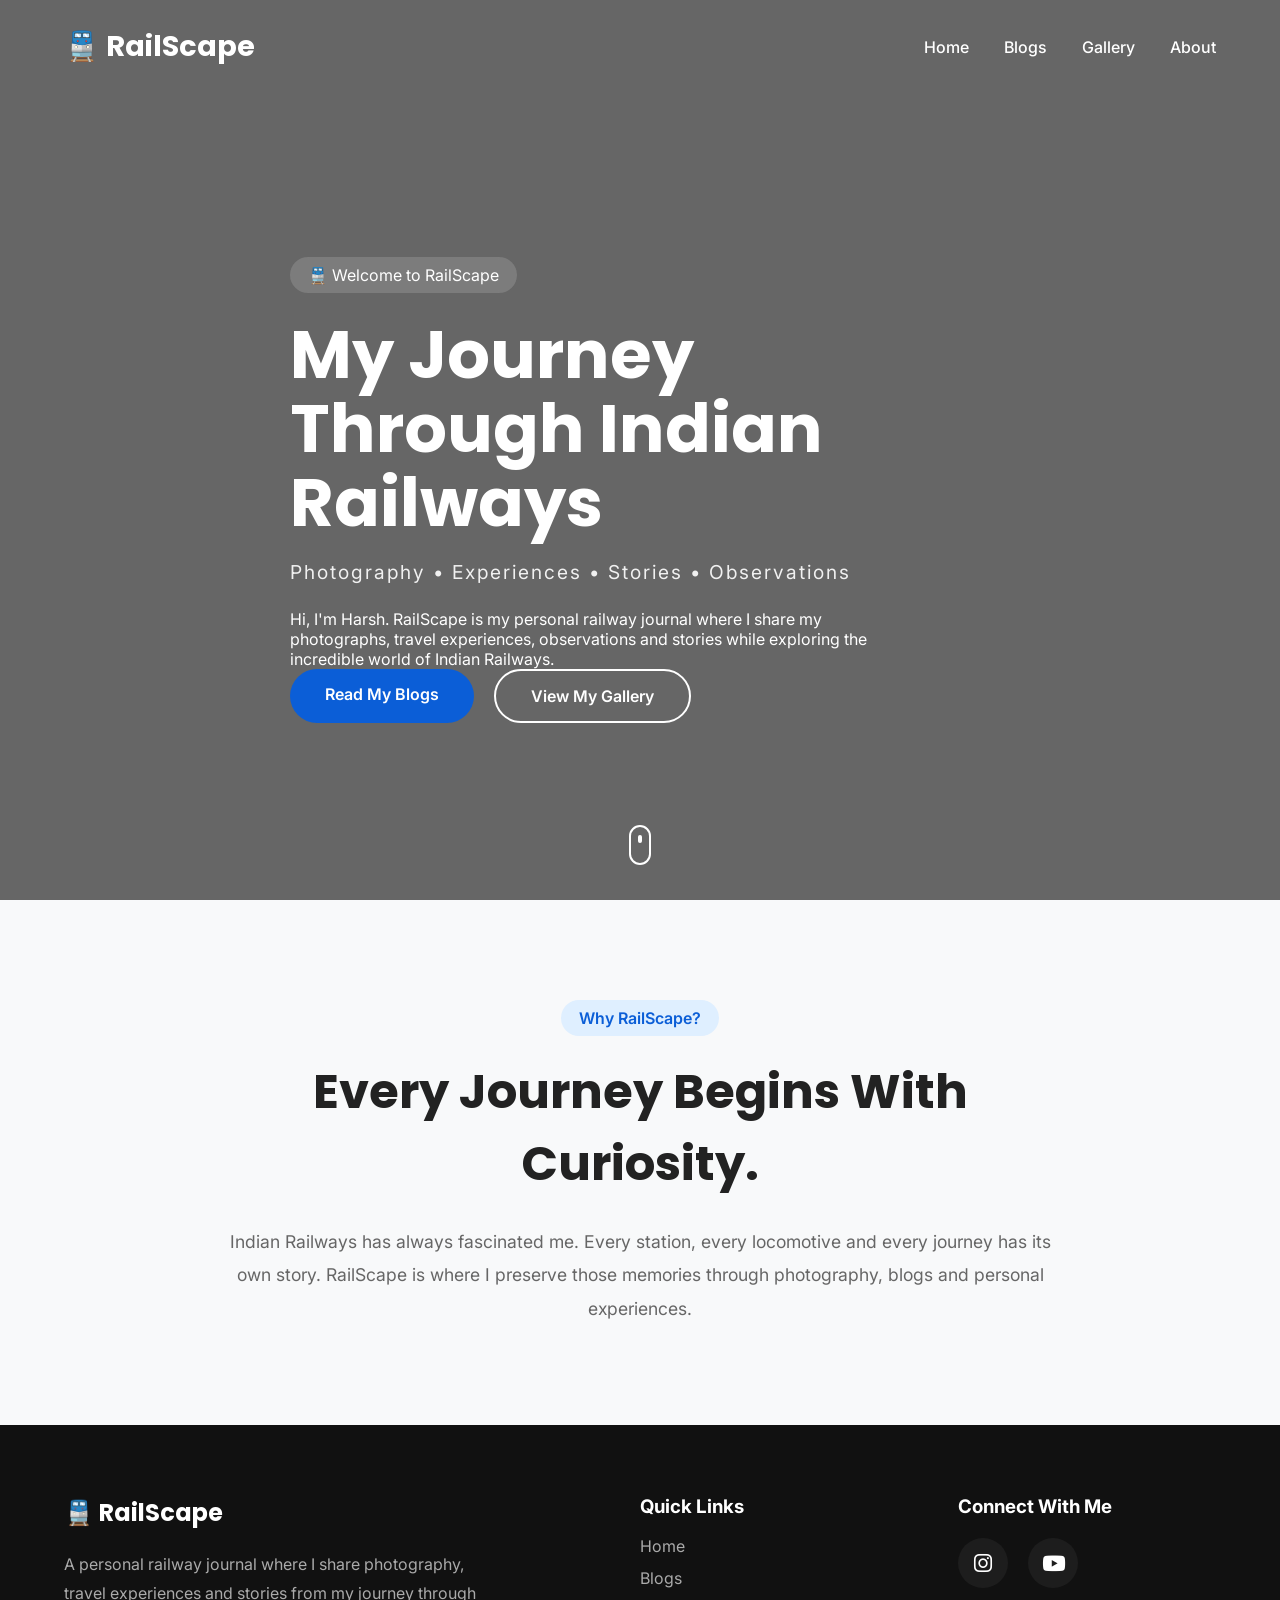
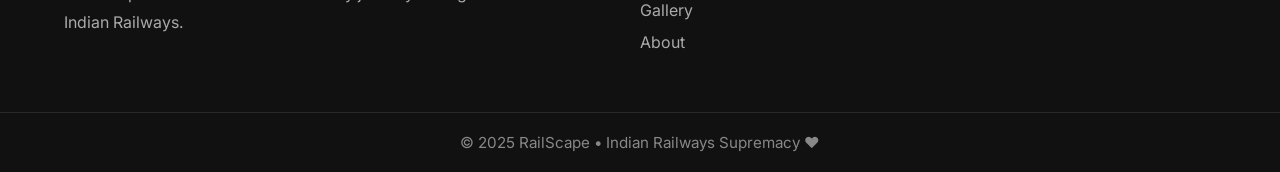
==== index.html @ d1ee4f76 "Initial commit" ====
<!DOCTYPE html>
<html lang="en">
<head>
    <meta charset="UTF-8">
    <meta name="viewport" content="width=device-width, initial-scale=1.0">

    <title>RailScape | My Journey Through Indian Railways</title>

    <link rel="stylesheet" href="assets/css/main.css">

    <!-- Google Fonts -->
    <link rel="preconnect" href="https://fonts.googleapis.com">
    <link rel="preconnect" href="https://fonts.gstatic.com" crossorigin>

  <link rel="stylesheet" href="https://cdnjs.cloudflare.com/ajax/libs/font-awesome/6.7.2/css/all.min.css">
    <link href="https://fonts.googleapis.com/css2?family=Inter:wght@400;500;600&family=Poppins:wght@600;700;800&display=swap" rel="stylesheet">
</head>

<body>

<header id="header">

    <nav class="container navbar">

        <a href="#" class="logo">
            🚆 RailScape
        </a>

        <ul class="nav-links">

            <li><a href="#" class="active">Home</a></li>
            <li><a href="blogs.html">Blogs</a></li>
            <li><a href="gallery.html">Gallery</a></li>
            <li><a href="about.html">About</a></li>

        </ul>

    </nav>

</header>

<main>

<section class="hero">

<div class="overlay">

<div class="container hero-content">

<span class="hero-badge">
🚆 Welcome to RailScape
</span>

<h1>
My Journey Through Indian Railways
</h1>

<p class="hero-subtitle">
Photography • Experiences • Stories • Observations
</p>

<p class="hero-description">
Hi, I'm Harsh. RailScape is my personal railway journal where I share my photographs, travel experiences, observations and stories while exploring the incredible world of Indian Railways.
</p>

<div class="hero-buttons">
   
    <div class="scroll-indicator">
    <span></span>
</div>

<a href="blogs.html" class="btn btn-primary">
Read My Blogs
</a>

<a href="gallery.html" class="btn btn-secondary">
View My Gallery
</a>

</div>

</div>

</div>

</section>

<section class="journey">

<div class="container journey-content">

<span class="section-tag">
Why RailScape?
</span>

<h2>
Every Journey Begins With Curiosity.
</h2>

<p>
Indian Railways has always fascinated me. Every station, every locomotive and every journey has its own story. RailScape is where I preserve those memories through photography, blogs and personal experiences.
</p>

</div>

</section>

</main>

<script src="assets/js/main.js"></script>

<footer>

    <div class="container footer-container">

        <div class="footer-about">

            <h2>🚆 RailScape</h2>

            <p>
                A personal railway journal where I share photography,
                travel experiences and stories from my journey through
                Indian Railways.
            </p>

        </div>

        <div class="footer-links">

            <h3>Quick Links</h3>

            <ul>

                <li><a href="index.html">Home</a></li>
                <li><a href="blogs.html">Blogs</a></li>
                <li><a href="gallery.html">Gallery</a></li>
                <li><a href="about.html">About</a></li>

            </ul>

        </div>

        <div class="footer-connect">

    <h3>Connect With Me</h3>

    <div class="social-icons">

        <a href="https://instagram.com/railfanharsh"
           target="_blank"
           aria-label="Instagram">

            <i class="fa-brands fa-instagram"></i>

        </a>

        <a href="https://youtube.com/RFHARSH"
           target="_blank"
           aria-label="YouTube">

            <i class="fa-brands fa-youtube"></i>

        </a>

    </div>

</div>

    </div>

    <div class="footer-bottom">

        © 2025 RailScape • Indian Railways  Supremacy ❤️

    </div>

</footer>

</body>
</html>
---- assets/css/main.css ----
@import url("base/reset.css");
@import url("base/variables.css");
@import url("base/layout.css");

@import url("components/navbar.css");
@import url("components/buttons.css");
@import url("components/footer.css");
@import url("components/animations.css");

@import url("pages/index.css");
@import url("pages/gallery.css");
@import url("pages/blogs.css");
@import url("pages/about.css");
@import url("pages/contact.css");
@import url("pages/gallery.css");
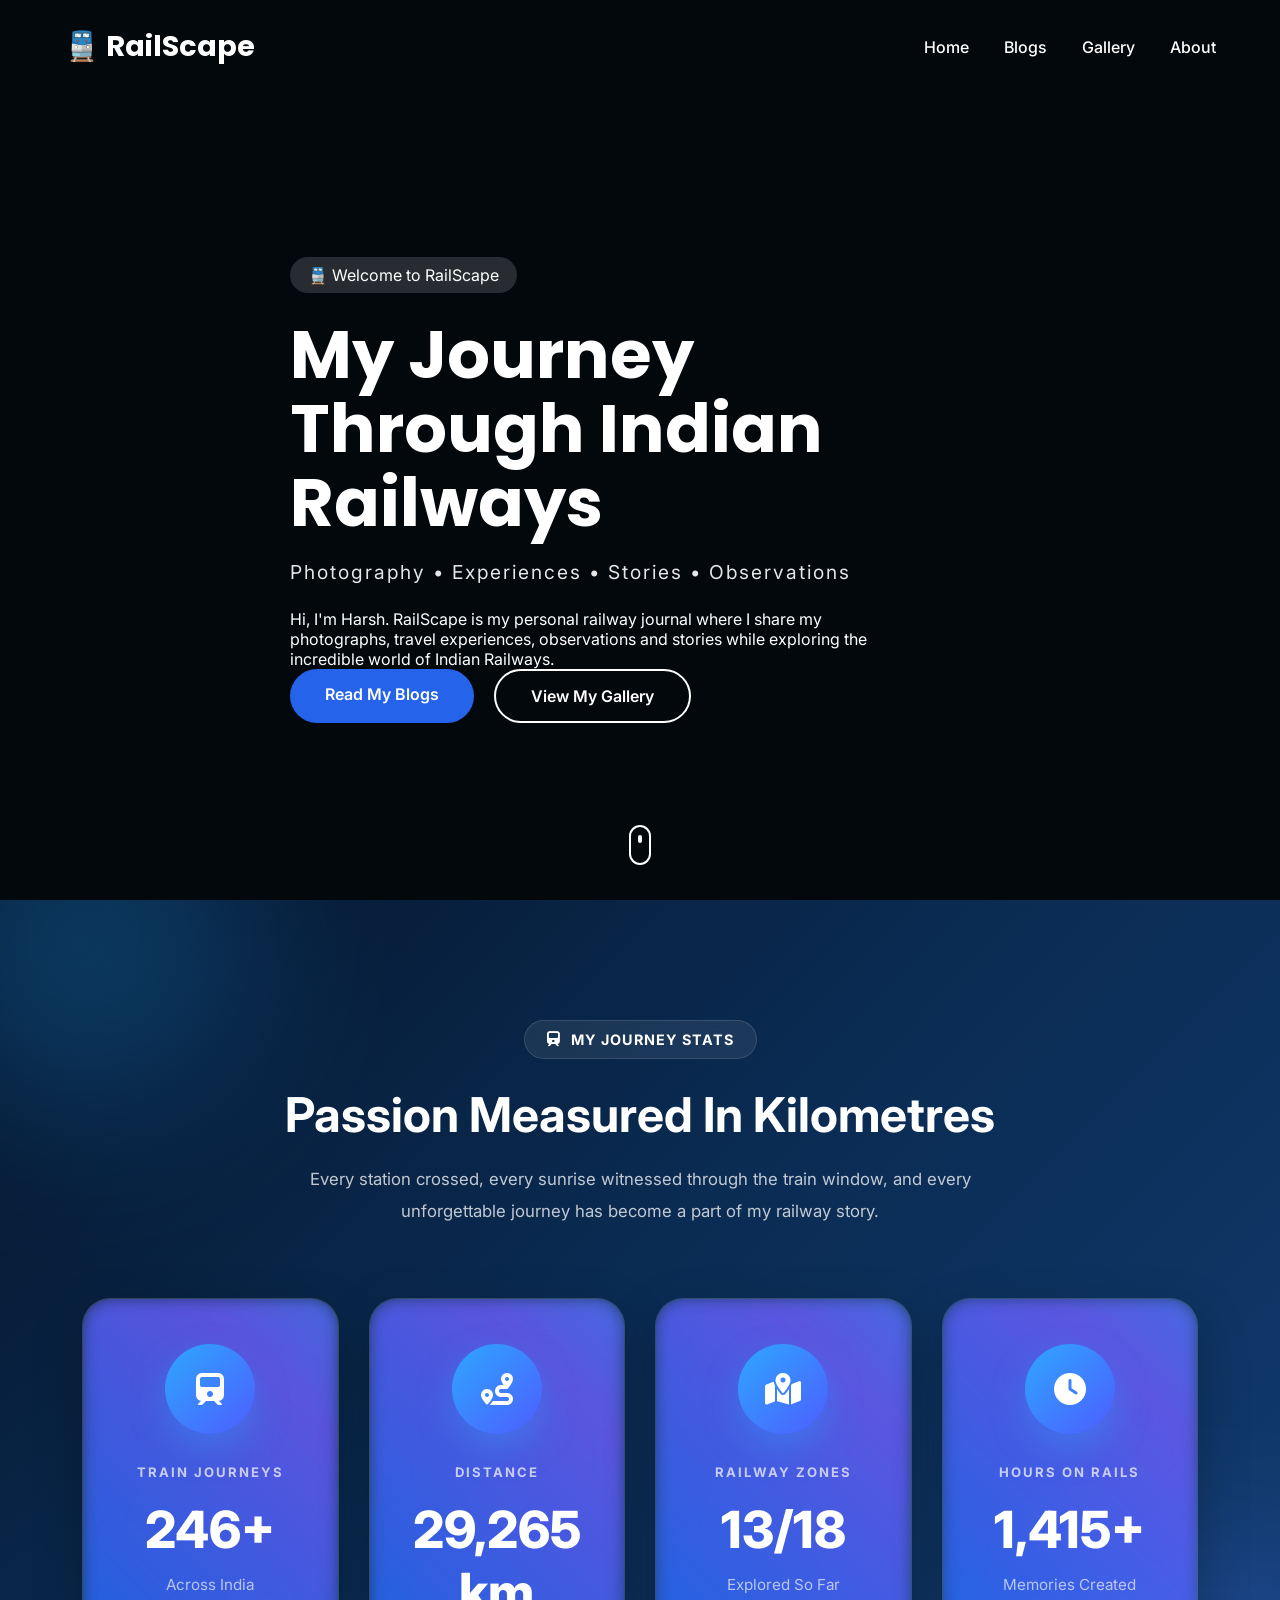
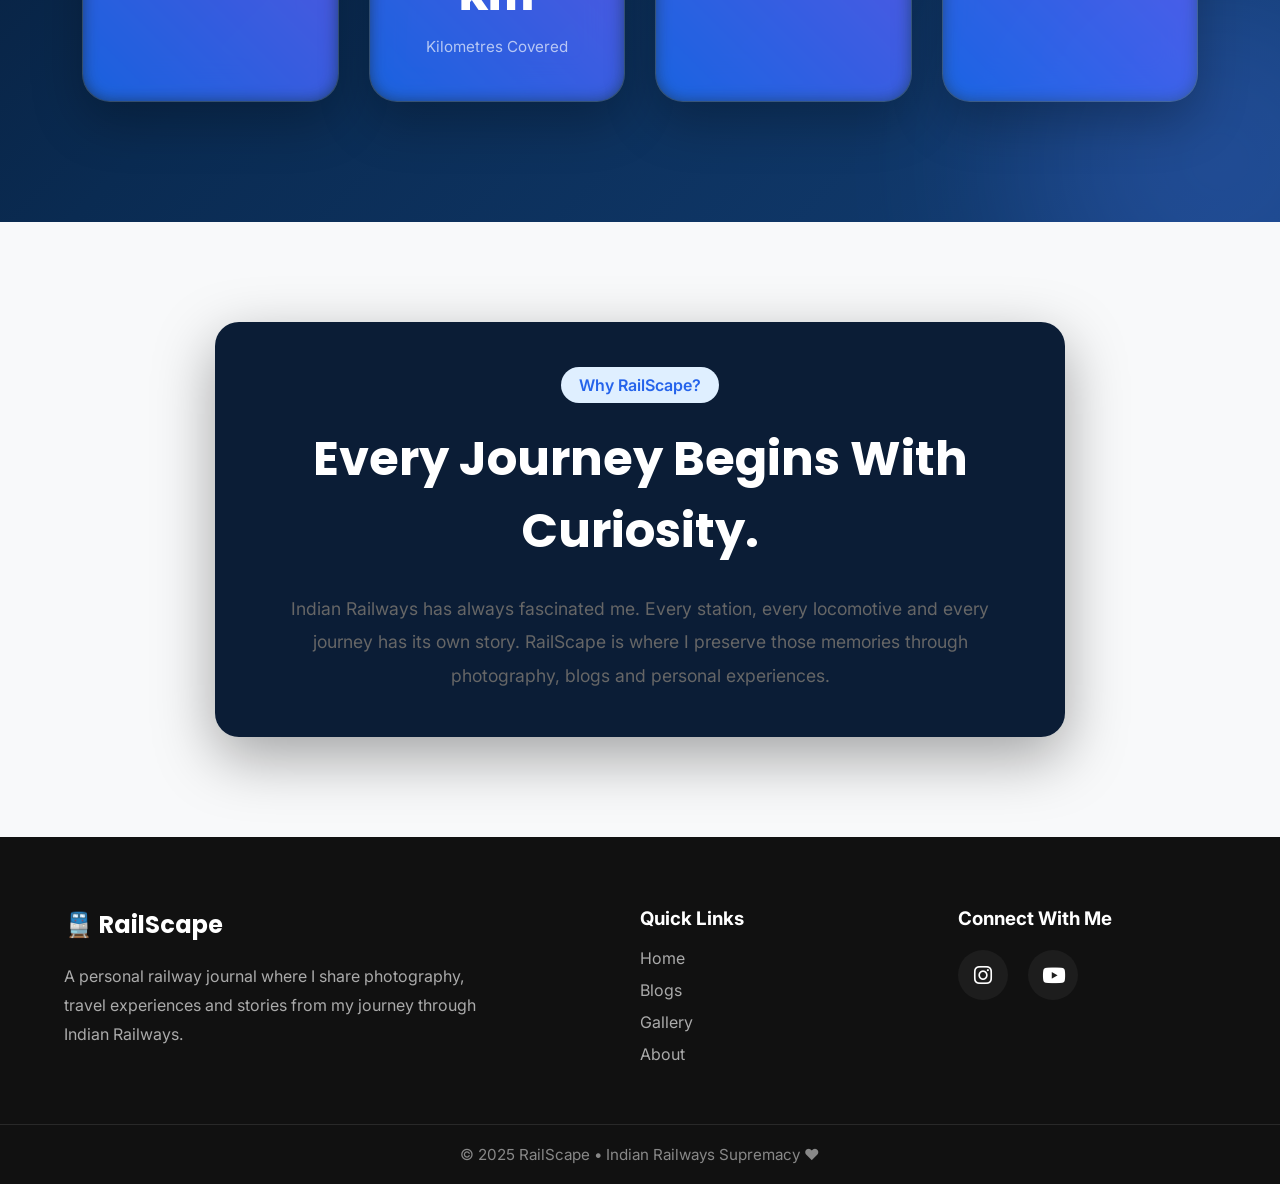
==== commit 333f9076: "Implement Blog V2 foundation and integrate blog-post stylesheet" ====
--- a/index.html
+++ b/index.html
@@ -1,19 +1,35 @@
 <!DOCTYPE html>
 <html lang="en">
+
 <head>
+
     <meta charset="UTF-8">
-    <meta name="viewport" content="width=device-width, initial-scale=1.0">
-
-    <title>RailScape | My Journey Through Indian Railways</title>
-
-    <link rel="stylesheet" href="assets/css/main.css">
+
+    <meta name="viewport"
+          content="width=device-width, initial-scale=1.0">
+
+    <title>
+        RailScape | My Journey Through Indian Railways
+    </title>
+
+    <link rel="stylesheet"
+          href="assets/css/main.css">
 
     <!-- Google Fonts -->
-    <link rel="preconnect" href="https://fonts.googleapis.com">
-    <link rel="preconnect" href="https://fonts.gstatic.com" crossorigin>
-
-  <link rel="stylesheet" href="https://cdnjs.cloudflare.com/ajax/libs/font-awesome/6.7.2/css/all.min.css">
-    <link href="https://fonts.googleapis.com/css2?family=Inter:wght@400;500;600&family=Poppins:wght@600;700;800&display=swap" rel="stylesheet">
+
+    <link rel="preconnect"
+          href="https://fonts.googleapis.com">
+
+    <link rel="preconnect"
+          href="https://fonts.gstatic.com"
+          crossorigin>
+
+    <link rel="stylesheet"
+          href="https://cdnjs.cloudflare.com/ajax/libs/font-awesome/6.7.2/css/all.min.css">
+
+    <link href="https://fonts.googleapis.com/css2?family=Inter:wght@400;500;600&family=Poppins:wght@600;700;800&display=swap"
+          rel="stylesheet">
+
 </head>
 
 <body>
@@ -22,16 +38,55 @@
 
     <nav class="container navbar">
 
-        <a href="#" class="logo">
+        <a href="index.html"
+           class="logo">
+
             🚆 RailScape
+
         </a>
 
         <ul class="nav-links">
 
-            <li><a href="#" class="active">Home</a></li>
-            <li><a href="blogs.html">Blogs</a></li>
-            <li><a href="gallery.html">Gallery</a></li>
-            <li><a href="about.html">About</a></li>
+            <li>
+
+                <a href="index.html"
+                   class="active">
+
+                    Home
+
+                </a>
+
+            </li>
+
+            <li>
+
+                <a href="blogs.html">
+
+                    Blogs
+
+                </a>
+
+            </li>
+
+            <li>
+
+                <a href="gallery.html">
+
+                    Gallery
+
+                </a>
+
+            </li>
+
+            <li>
+
+                <a href="about.html">
+
+                    About
+
+                </a>
+
+            </li>
 
         </ul>
 
@@ -41,73 +96,459 @@
 
 <main>
 
+<!-- ==========================
+        HERO SECTION
+=========================== -->
+
 <section class="hero">
 
-<div class="overlay">
-
-<div class="container hero-content">
-
-<span class="hero-badge">
-🚆 Welcome to RailScape
-</span>
-
-<h1>
-My Journey Through Indian Railways
-</h1>
-
-<p class="hero-subtitle">
-Photography • Experiences • Stories • Observations
-</p>
-
-<p class="hero-description">
-Hi, I'm Harsh. RailScape is my personal railway journal where I share my photographs, travel experiences, observations and stories while exploring the incredible world of Indian Railways.
-</p>
-
-<div class="hero-buttons">
-   
-    <div class="scroll-indicator">
-    <span></span>
+    <div class="overlay">
+
+        <div class="container hero-content">
+
+            <span class="hero-badge">
+
+                🚆 Welcome to RailScape
+
+            </span>
+
+            <h1>
+
+                My Journey Through Indian Railways
+
+            </h1>
+
+            <p class="hero-subtitle">
+
+                Photography • Experiences • Stories • Observations
+
+            </p>
+
+            <p class="hero-description">
+
+                Hi, I'm Harsh.
+
+                RailScape is my personal railway journal where I share
+                my photographs, travel experiences, observations and
+                stories while exploring the incredible world of
+                Indian Railways.
+
+            </p>
+
+            <div class="hero-buttons">
+
+                <a href="blogs.html"
+                   class="btn btn-primary">
+
+                    Read My Blogs
+
+                </a>
+
+                <a href="gallery.html"
+                   class="btn btn-secondary">
+
+                    View My Gallery
+
+                </a>
+
+            </div>
+
+            <div class="scroll-indicator">
+
+                <span></span>
+
+            </div>
+
+        </div>
+
+    </div>
+
+</section>
+<!-- ==========================
+        RAILWAY STATISTICS
+=========================== -->
+
+<!-- ==========================
+        MY RAILWAY JOURNEY
+========================== -->
+
+<section class="stats-section">
+
+    <!-- Background Effects -->
+    <div class="stats-bg-circle circle-1"></div>
+    <div class="stats-bg-circle circle-2"></div>
+
+    <div class="container">
+
+        <div class="stats-heading">
+
+            <span class="stats-badge">
+
+                <i class="fa-solid fa-train"></i>
+
+                MY JOURNEY STATS
+
+            </span>
+
+            <h2>
+
+                Passion Measured In Kilometres
+
+            </h2>
+
+            <p>
+
+                Every station crossed, every sunrise witnessed through the train window,
+                and every unforgettable journey has become a part of my railway story.
+
+            </p>
+
+        </div>
+
+        <div class="stats-grid">
+
+            <!-- Card 1 -->
+
+            <div class="stat-card">
+
+                <div class="glass-border"></div>
+
+                <div class="shine"></div>
+
+                <div class="stat-icon">
+
+                    <i class="fa-solid fa-train"></i>
+
+                </div>
+
+                <span class="stat-title">
+
+                    TRAIN JOURNEYS
+
+                </span>
+
+                <h3 id="journeys">
+
+                    0
+
+                </h3>
+
+                <small>
+
+                    Across India
+
+                </small>
+
+            </div>
+
+            <!-- Card 2 -->
+
+            <div class="stat-card" id="journeyCard">
+
+                <div class="glass-border"></div>
+
+                <div class="shine"></div>
+
+                <div class="stat-icon">
+
+                    <i class="fa-solid fa-route"></i>
+
+                </div>
+
+                <span class="stat-title">
+
+                    DISTANCE
+
+                </span>
+
+                <h3 id="distanceCovered">
+
+                    0
+
+                </h3>
+
+                <small>
+
+                    Kilometres Covered
+
+                </small>
+
+            </div>
+
+            <!-- Card 3 -->
+
+            <div class="stat-card" id="zonesCard">
+
+                <div class="glass-border"></div>
+
+                <div class="shine"></div>
+
+                <div class="stat-icon">
+
+                    <i class="fa-solid fa-map-location-dot"></i>
+
+                </div>
+
+                <span class="stat-title">
+
+                    RAILWAY ZONES
+
+                </span>
+
+                <h3 id="zonesCovered">
+
+                    0
+
+                </h3>
+
+                <small>
+
+                    Explored So Far
+
+                </small>
+
+            </div>
+
+            <!-- Card 4 -->
+
+            <div class="stat-card">
+
+                <div class="glass-border"></div>
+
+                <div class="shine"></div>
+
+                <div class="stat-icon">
+
+                    <i class="fa-solid fa-clock"></i>
+
+                </div>
+
+                <span class="stat-title">
+
+                    HOURS ON RAILS
+
+                </span>
+
+                <h3 id="travelTime">
+
+                    0
+
+                </h3>
+
+                <small>
+
+                    Memories Created
+
+                </small>
+
+            </div>
+
+        </div>
+
+    </div>
+
+</section>
+
+<!-- ==========================
+        WHY RAILSCAPE
+=========================== -->
+
+<section class="journey">
+
+    <div class="container journey-content">
+
+        <span class="section-tag">
+
+            Why RailScape?
+
+        </span>
+
+        <h2>
+
+            Every Journey Begins With Curiosity.
+
+        </h2>
+
+        <p>
+
+            Indian Railways has always fascinated me. Every station,
+            every locomotive and every journey has its own story.
+
+            RailScape is where I preserve those memories through
+            photography, blogs and personal experiences.
+
+        </p>
+
+    </div>
+
+</section>
+
+</main>
+<!-- =====================================================
+                JOURNEY RECORDS MODAL
+===================================================== -->
+
+<div class="journey-modal" id="journeyModal">
+
+    <div class="journey-overlay"></div>
+
+    <div class="journey-content">
+
+        <button class="close-journey" id="closeJourney">
+
+            <i class="fa-solid fa-xmark"></i>
+
+        </button>
+
+        <div class="journey-header">
+
+            <span class="journey-badge">
+
+                <i class="fa-solid fa-ticket"></i>
+
+                JOURNEY RECORDS
+
+            </span>
+
+            <h2>
+
+                My Railway Milestones
+
+            </h2>
+
+            <p>
+
+                A collection of my most memorable train journeys across
+                the Indian Railways network.
+
+            </p>
+
+        </div>
+
+        <!-- JavaScript will generate the tickets here -->
+
+        <div id="journeyTickets" class="journey-grid"></div>
+
+        <div class="journey-footer">
+
+            <i class="fa-solid fa-train"></i>
+
+            Every Journey Has A Story.
+
+        </div>
+
+    </div>
+
 </div>
-
-<a href="blogs.html" class="btn btn-primary">
-Read My Blogs
-</a>
-
-<a href="gallery.html" class="btn btn-secondary">
-View My Gallery
-</a>
+<!-- ======================================
+        RAILWAY ZONES MODAL
+======================================= -->
+
+<div class="zones-modal" id="zonesModal">
+
+    <div class="zones-overlay"></div>
+
+    <div class="zones-content">
+
+        <button class="close-modal" id="closeZones">
+
+            <i class="fa-solid fa-xmark"></i>
+
+        </button>
+
+        <h2>
+
+            🗺️ Indian Railways Zones
+
+        </h2>
+
+        <p>
+
+            Progress of my railway exploration across India.
+
+        </p>
+
+        <div class="progress-box">
+
+            <div class="progress-text">
+
+                <span>Zones Covered</span>
+
+                <span id="zoneProgressText">
+
+                    16 / 18
+
+                </span>
+
+            </div>
+
+            <div class="progress-bar">
+
+                <div class="progress-fill"></div>
+
+            </div>
+
+        </div>
+
+        <div class="zones-wrapper">
+
+            <div class="covered-zones">
+
+                <h3>
+
+                    ✅ Covered
+
+                </h3>
+
+                <div class="zone-list">
+
+                    <span>Northern Railway</span>
+                    <span>North Central Railway</span>
+                    <span>North Eastern Railway</span>
+                    <span>North Western Railway</span>
+                    <span>North East Frontier Railway</span>
+                    <span>Eastern Railway</span>
+                    <span>East Central Railway</span>
+                    <span>East Coast Railway</span>
+                    <span>South Eastern Railway</span>
+                    <span>South Central Railway</span>
+                    <span>Southern Railway</span>
+                    <span>South Western Railway</span>
+                    <span>Central Railway</span>
+                    <span>Konkan Railway</span>
+                    <span>Western Railway</span>
+                    <span>West Central Railway</span>
+
+                </div>
+
+            </div>
+
+            <div class="remaining-zones">
+
+                <h3>
+
+                    🚧 Remaining
+
+                </h3>
+
+                <div class="zone-list">
+
+                    <span>South East Central Railway</span>
+                    <span>South Coast Railway</span>
+
+                </div>
+
+            </div>
+
+        </div>
+
+    </div>
 
 </div>
 
-</div>
-
-</div>
-
-</section>
-
-<section class="journey">
-
-<div class="container journey-content">
-
-<span class="section-tag">
-Why RailScape?
-</span>
-
-<h2>
-Every Journey Begins With Curiosity.
-</h2>
-
-<p>
-Indian Railways has always fascinated me. Every station, every locomotive and every journey has its own story. RailScape is where I preserve those memories through photography, blogs and personal experiences.
-</p>
-
-</div>
-
-</section>
-
-</main>
-
-<script src="assets/js/main.js"></script>
+<!-- ==========================
+            FOOTER
+=========================== -->
 
 <footer>
 
@@ -115,25 +556,38 @@
 
         <div class="footer-about">
 
-            <h2>🚆 RailScape</h2>
+            <h2>
+
+                🚆 RailScape
+
+            </h2>
 
             <p>
+
                 A personal railway journal where I share photography,
                 travel experiences and stories from my journey through
                 Indian Railways.
+
             </p>
 
         </div>
 
         <div class="footer-links">
 
-            <h3>Quick Links</h3>
+            <h3>
+
+                Quick Links
+
+            </h3>
 
             <ul>
 
                 <li><a href="index.html">Home</a></li>
+
                 <li><a href="blogs.html">Blogs</a></li>
+
                 <li><a href="gallery.html">Gallery</a></li>
+
                 <li><a href="about.html">About</a></li>
 
             </ul>
@@ -142,39 +596,51 @@
 
         <div class="footer-connect">
 
-    <h3>Connect With Me</h3>
-
-    <div class="social-icons">
-
-        <a href="https://instagram.com/railfanharsh"
-           target="_blank"
-           aria-label="Instagram">
-
-            <i class="fa-brands fa-instagram"></i>
-
-        </a>
-
-        <a href="https://youtube.com/RFHARSH"
-           target="_blank"
-           aria-label="YouTube">
-
-            <i class="fa-brands fa-youtube"></i>
-
-        </a>
+            <h3>
+
+                Connect With Me
+
+            </h3>
+
+            <div class="social-icons">
+
+                <a href="https://instagram.com/railfanharsh"
+                   target="_blank"
+                   aria-label="Instagram">
+
+                    <i class="fa-brands fa-instagram"></i>
+
+                </a>
+
+                <a href="https://youtube.com/RFHARSH"
+                   target="_blank"
+                   aria-label="YouTube">
+
+                    <i class="fa-brands fa-youtube"></i>
+
+                </a>
+
+            </div>
+
+        </div>
 
     </div>
 
-</div>
+    <div class="footer-bottom">
+
+        © 2025 RailScape • Indian Railways Supremacy ❤️
 
     </div>
-
-    <div class="footer-bottom">
-
-        © 2025 RailScape • Indian Railways  Supremacy ❤️
-
-    </div>
-
-</footer>
-
+    </footer>
+
+<!-- ==========================
+        JAVASCRIPT FILES
+=========================== -->
+
+<script src="assets/js/stats.js"></script>
+<script src="assets/js/journey-modal.js"></script>
+<script src="assets/js/zones-modal.js"></script>
+<script src="assets/js/main.js"></script>
 </body>
+
 </html>
--- a/assets/css/main.css
+++ b/assets/css/main.css
@@ -12,4 +12,8 @@
 @import url("pages/blogs.css");
 @import url("pages/about.css");
 @import url("pages/contact.css");
-@import url("pages/gallery.css");+@import url("pages/gallery.css");
+@import url("components/stats.css");
+@import url("components/zones-modal.css");
+@import url("components/journey-modal.css");
+@import url("pages/blog-post.css");
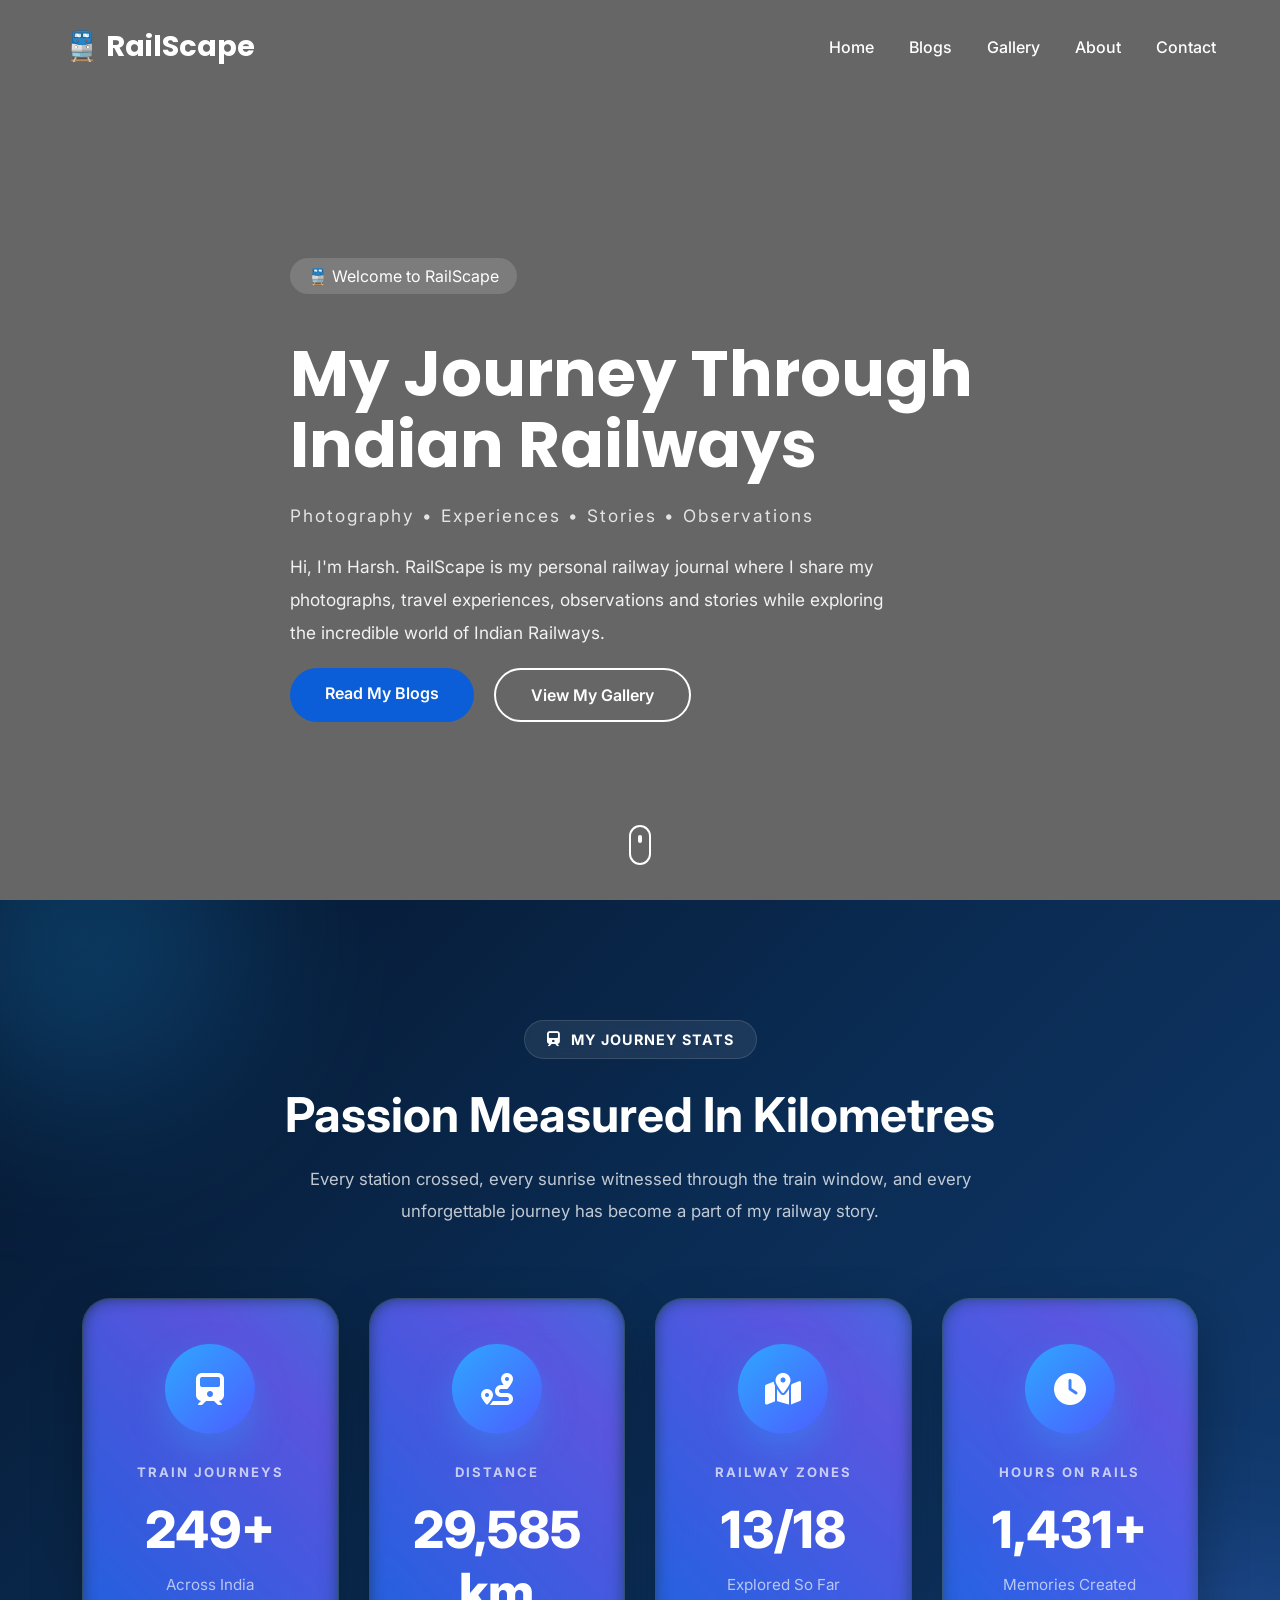
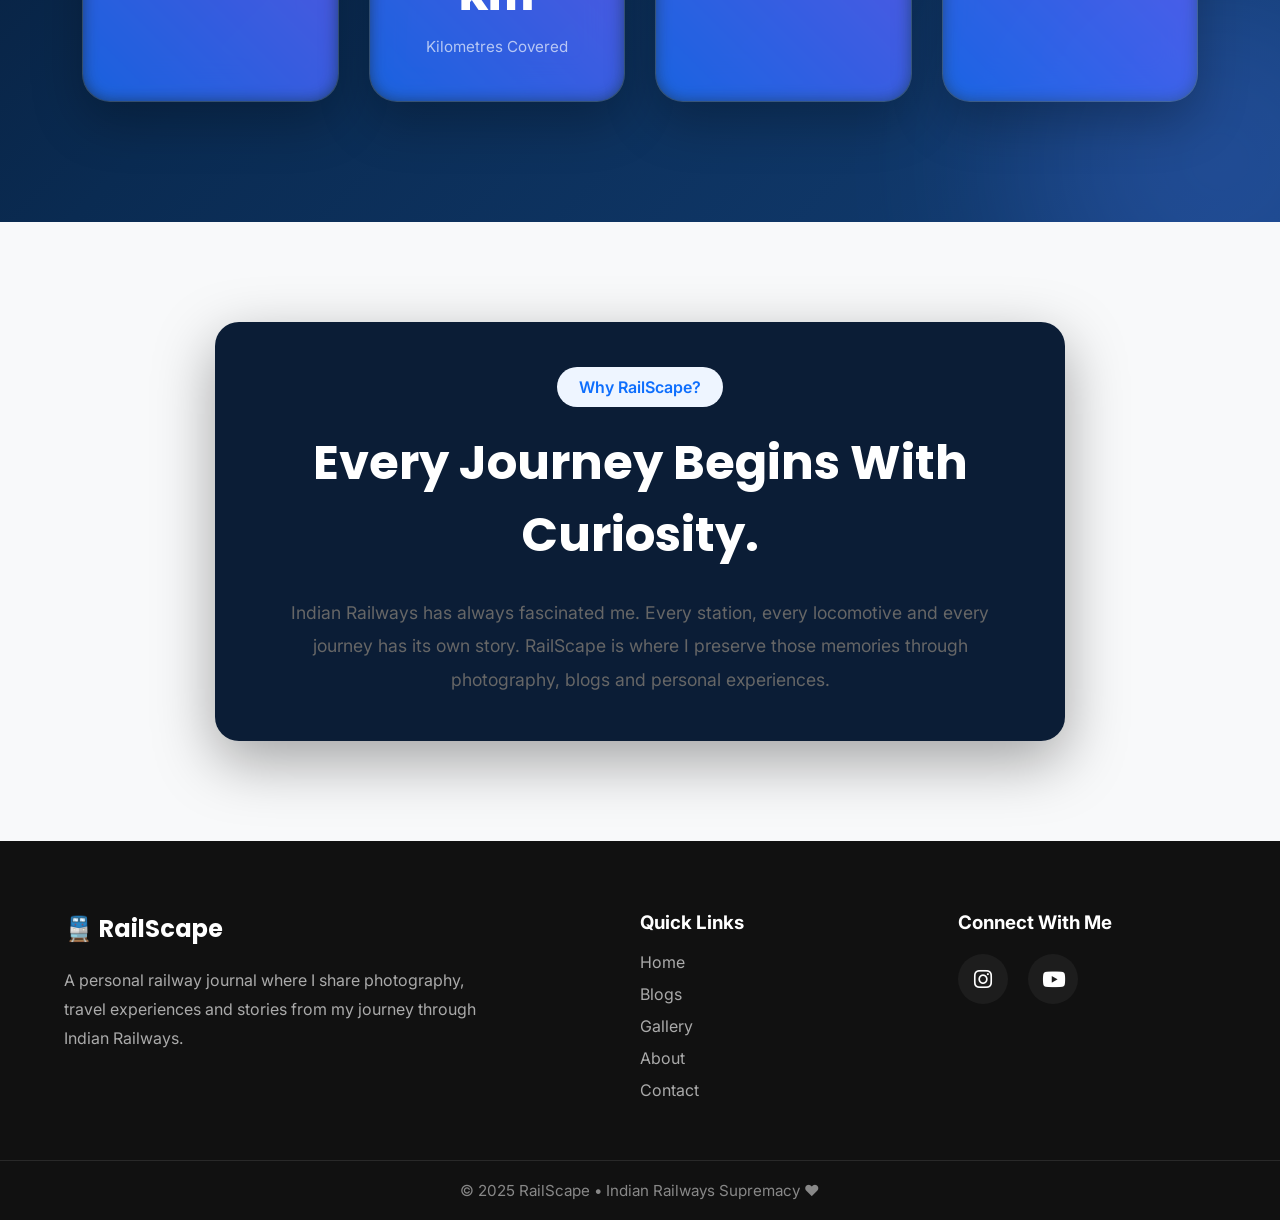
==== commit eb3bad73: "RailScape v2.0 complete" ====
--- a/index.html
+++ b/index.html
@@ -9,8 +9,34 @@
           content="width=device-width, initial-scale=1.0">
 
     <title>
-        RailScape | My Journey Through Indian Railways
+        RailScape | Harsh
     </title>
+
+    <meta name="description"
+      content="RailScape is a personal Indian Railways travel journal featuring train journey reports, railway photography, route guides, station observations and travel experiences across India.">
+
+<meta name="keywords"
+      content="Indian Railways, RailScape, Train Blog, Railway Photography, Journey Report, Rajdhani Express, Indian Trains, Railfan India">
+
+<meta name="author"
+      content="Harsh Raj">
+
+<meta name="robots"
+      content="index, follow">
+
+<meta property="og:title"
+      content="RailScape | Indian Railway Travel Journal">
+
+<meta property="og:description"
+      content="Journey reports, railway photography and stories from across Indian Railways.">
+
+<meta property="og:image"
+      content="assets/images/hero.jpg">
+
+<meta property="og:type"
+      content="website">
+
+    <link rel="icon" type="image/png" href="assets/favicon/favicon.png">
 
     <link rel="stylesheet"
           href="assets/css/main.css">
@@ -83,6 +109,15 @@
                 <a href="about.html">
 
                     About
+
+                </a>
+
+            </li>
+            <li>
+
+                <a href="contact.html">
+
+                    Contact
 
                 </a>
 
@@ -590,6 +625,8 @@
 
                 <li><a href="about.html">About</a></li>
 
+                <li><a href="contact.html">Contact</a></li>
+
             </ul>
 
         </div>
--- a/assets/css/main.css
+++ b/assets/css/main.css
@@ -16,4 +16,6 @@
 @import url("components/stats.css");
 @import url("components/zones-modal.css");
 @import url("components/journey-modal.css");
-@import url("pages/blog-post.css");+@import url("pages/blog-post.css");
+@import url("pages/about.css");
+@import url("pages/contact.css");
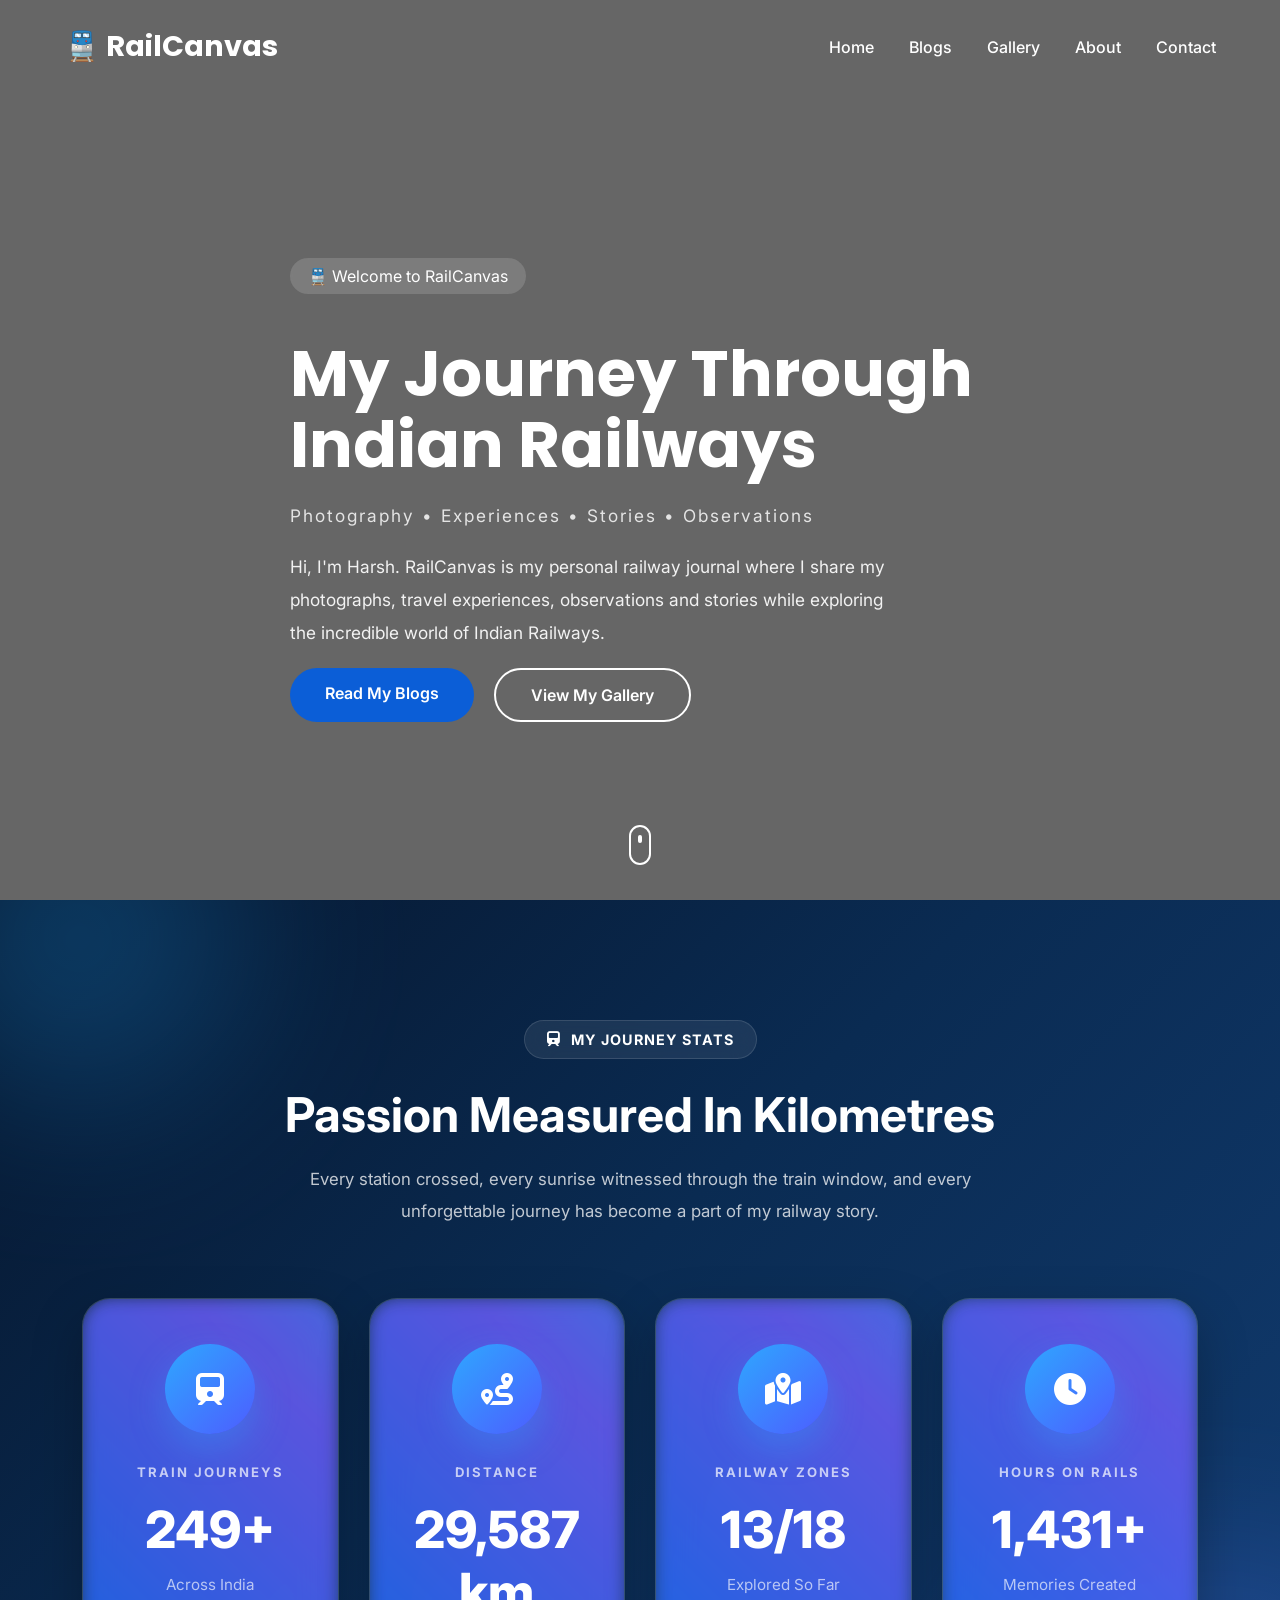
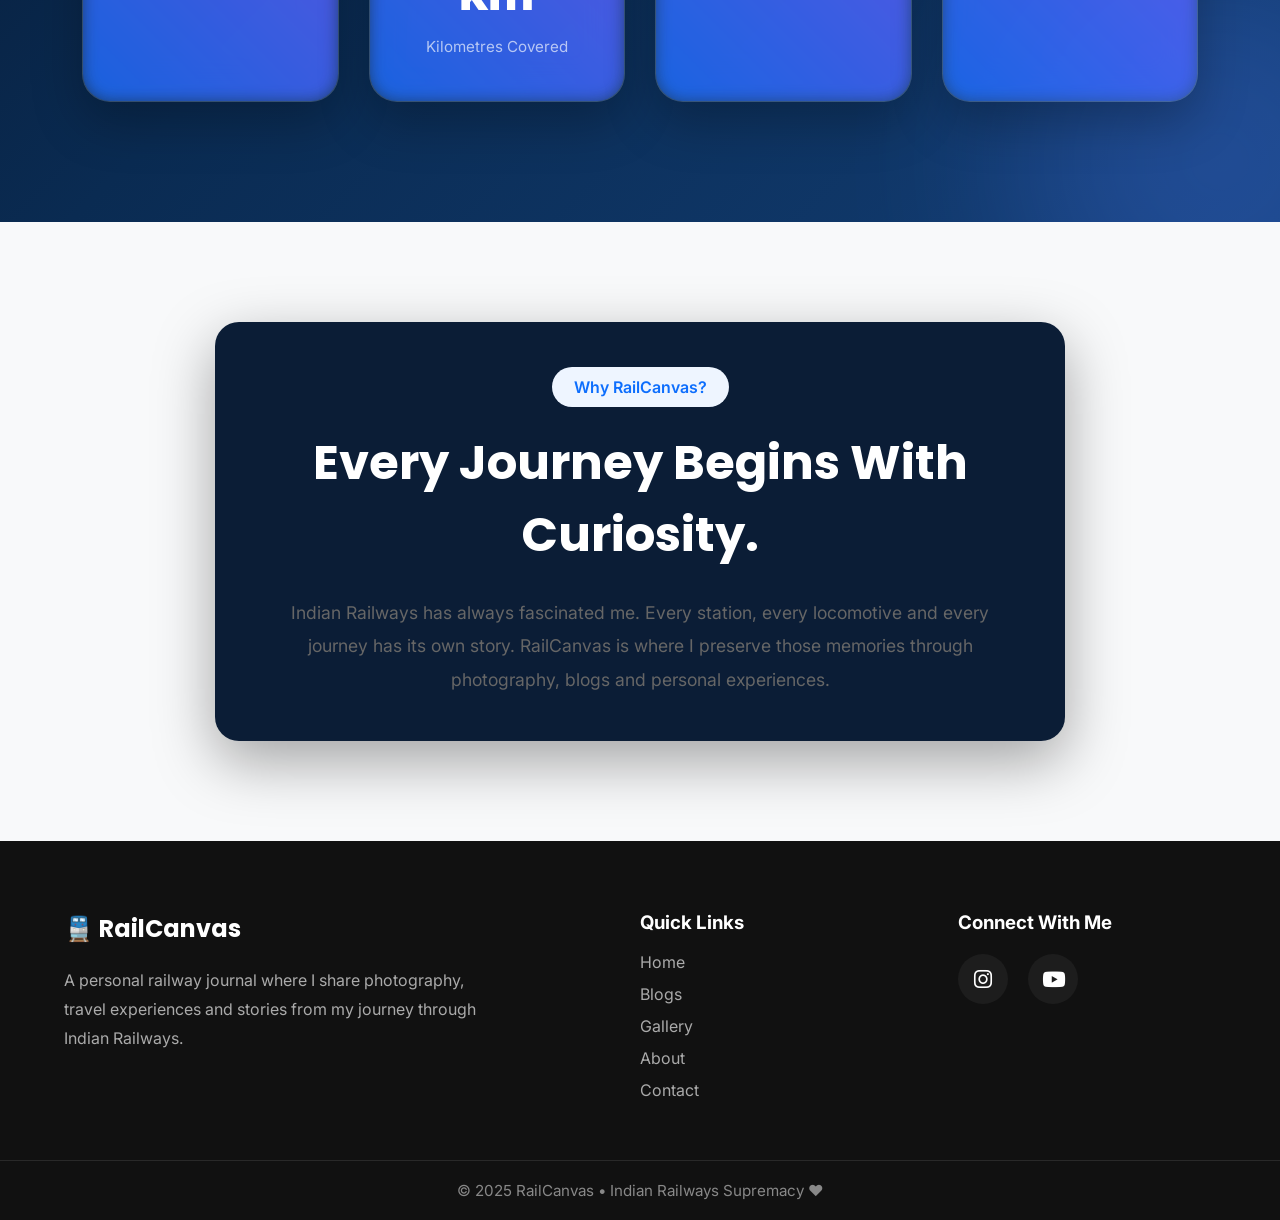
==== commit 10b6b79a: "Rebrand website from RailScape to RailCanvas" ====
--- a/index.html
+++ b/index.html
@@ -9,14 +9,14 @@
           content="width=device-width, initial-scale=1.0">
 
     <title>
-        RailScape | Harsh
+        RailCanvas | Harsh
     </title>
 
     <meta name="description"
-      content="RailScape is a personal Indian Railways travel journal featuring train journey reports, railway photography, route guides, station observations and travel experiences across India.">
+      content="RailCanvas is a personal Indian Railways travel journal featuring train journey reports, railway photography, route guides, station observations and travel experiences across India.">
 
 <meta name="keywords"
-      content="Indian Railways, RailScape, Train Blog, Railway Photography, Journey Report, Rajdhani Express, Indian Trains, Railfan India">
+      content="Indian Railways, RailCanvas, Train Blog, Railway Photography, Journey Report, Rajdhani Express, Indian Trains, Railfan India">
 
 <meta name="author"
       content="Harsh Raj">
@@ -25,7 +25,7 @@
       content="index, follow">
 
 <meta property="og:title"
-      content="RailScape | Indian Railway Travel Journal">
+      content="RailCanvas | Indian Railway Travel Journal">
 
 <meta property="og:description"
       content="Journey reports, railway photography and stories from across Indian Railways.">
@@ -67,7 +67,7 @@
         <a href="index.html"
            class="logo">
 
-            🚆 RailScape
+            🚆 RailCanvas
 
         </a>
 
@@ -143,7 +143,7 @@
 
             <span class="hero-badge">
 
-                🚆 Welcome to RailScape
+                🚆 Welcome to RailCanvas
 
             </span>
 
@@ -163,7 +163,7 @@
 
                 Hi, I'm Harsh.
 
-                RailScape is my personal railway journal where I share
+                RailCanvas is my personal railway journal where I share
                 my photographs, travel experiences, observations and
                 stories while exploring the incredible world of
                 Indian Railways.
@@ -385,7 +385,7 @@
 </section>
 
 <!-- ==========================
-        WHY RAILSCAPE
+        WHY RailCanvas
 =========================== -->
 
 <section class="journey">
@@ -394,7 +394,7 @@
 
         <span class="section-tag">
 
-            Why RailScape?
+            Why RailCanvas?
 
         </span>
 
@@ -409,7 +409,7 @@
             Indian Railways has always fascinated me. Every station,
             every locomotive and every journey has its own story.
 
-            RailScape is where I preserve those memories through
+            RailCanvas is where I preserve those memories through
             photography, blogs and personal experiences.
 
         </p>
@@ -593,7 +593,7 @@
 
             <h2>
 
-                🚆 RailScape
+                🚆 RailCanvas
 
             </h2>
 
@@ -665,7 +665,7 @@
 
     <div class="footer-bottom">
 
-        © 2025 RailScape • Indian Railways Supremacy ❤️
+        © 2025 RailCanvas • Indian Railways Supremacy ❤️
 
     </div>
     </footer>
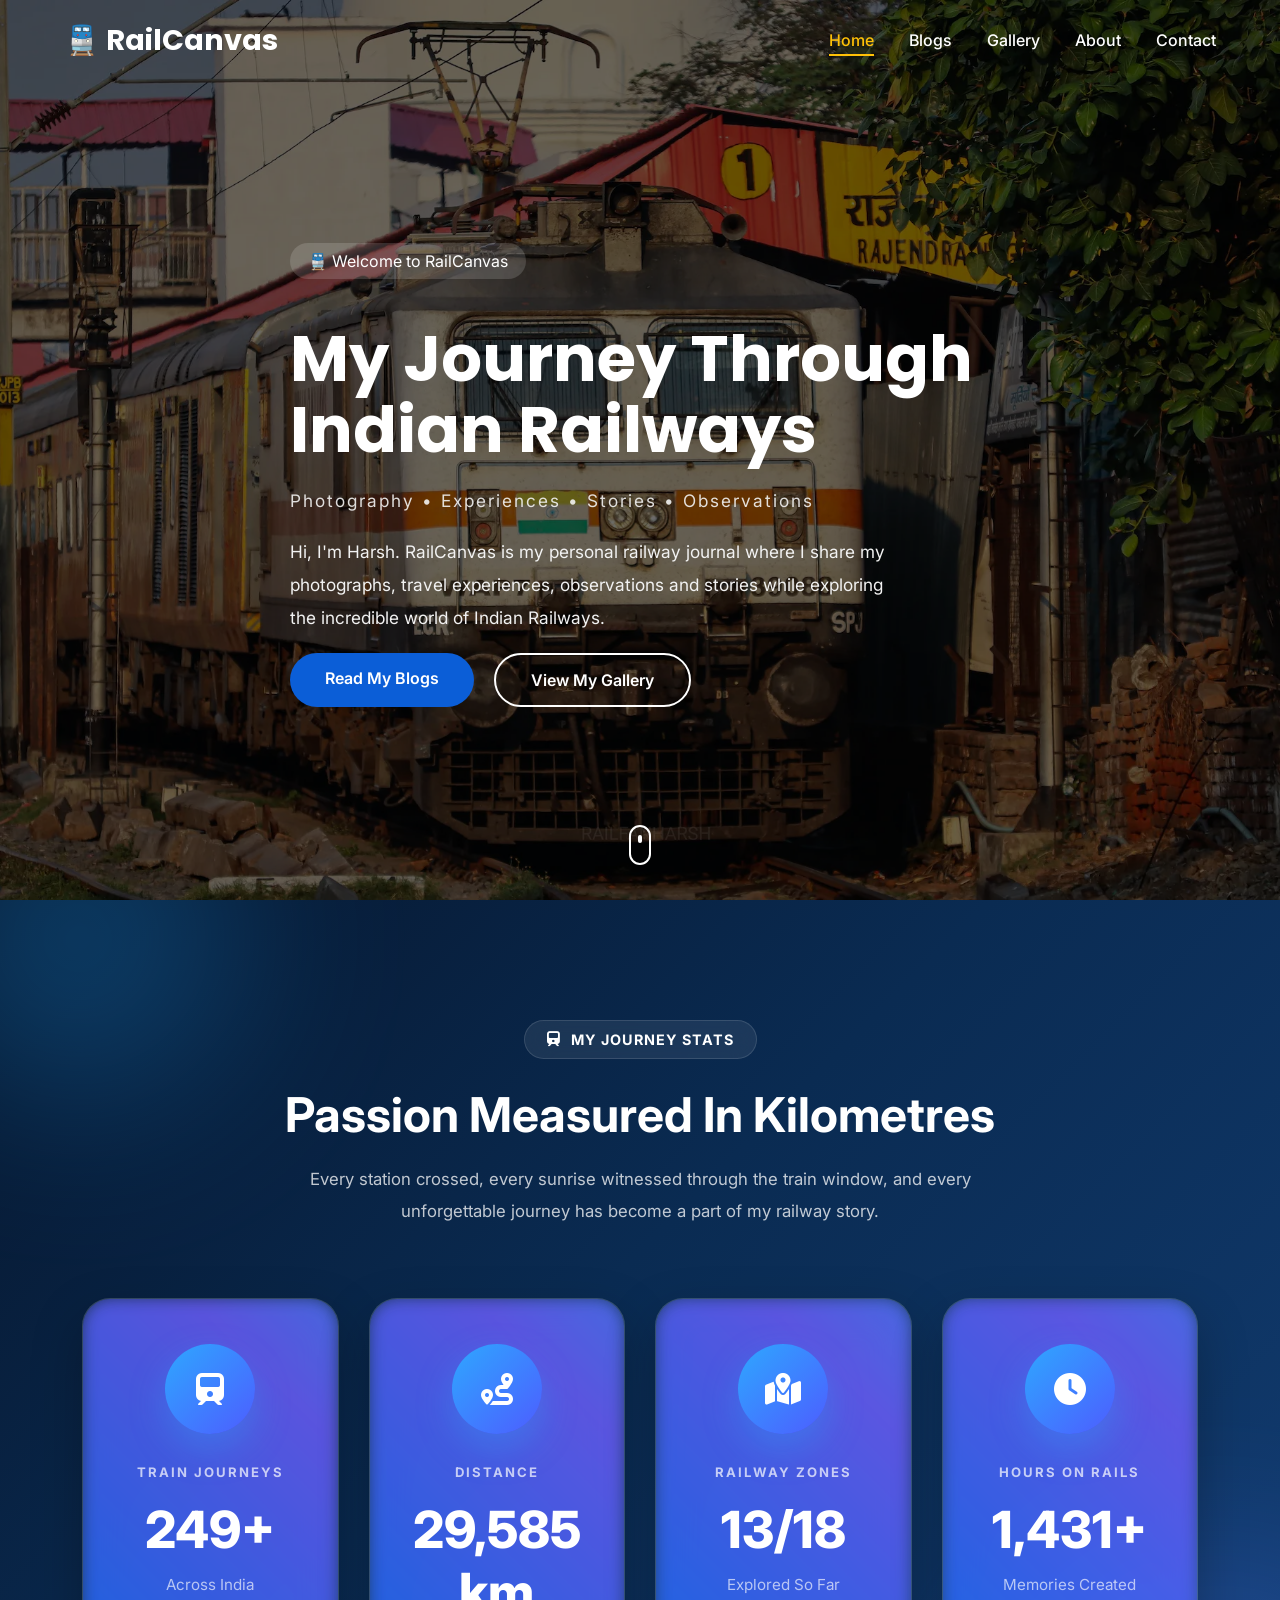
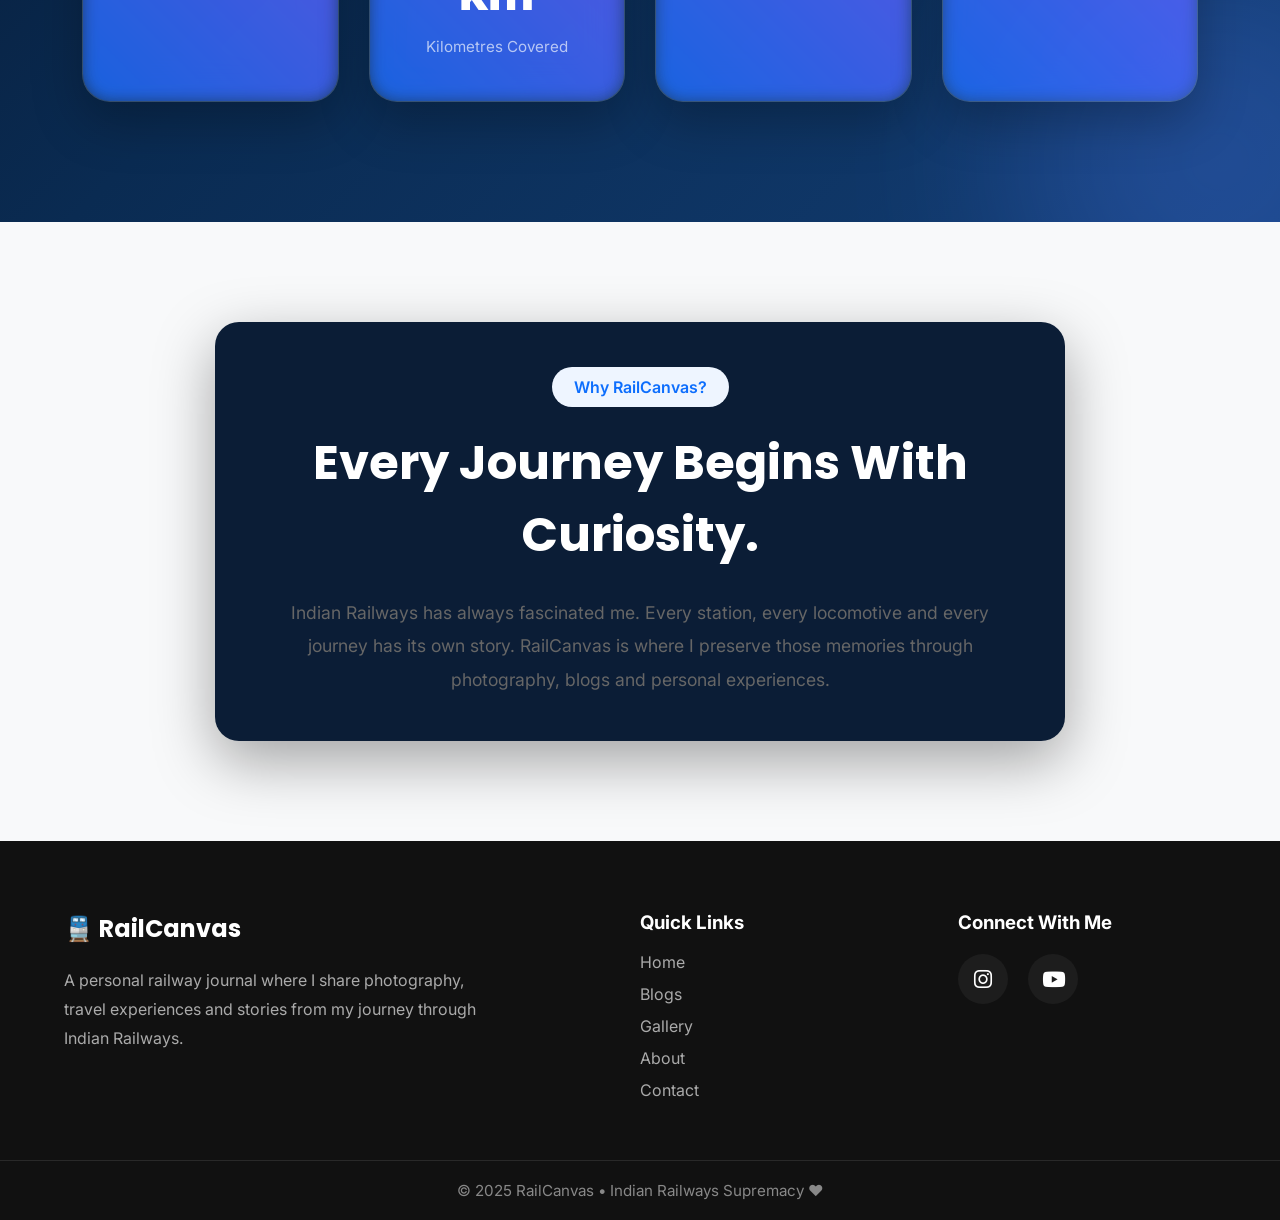
==== commit b21320df: "Optimize hero image using WebP" ====
--- a/index.html
+++ b/index.html
@@ -70,6 +70,11 @@
             🚆 RailCanvas
 
         </a>
+        <div class="menu-toggle" id="menuToggle">
+
+    <i class="fa-solid fa-bars"></i>
+
+</div>
 
         <ul class="nav-links">
 
--- a/assets/css/main.css
+++ b/assets/css/main.css
@@ -1,21 +1,19 @@
 @import url("base/reset.css");
 @import url("base/variables.css");
-@import url("base/layout.css");
-
-@import url("components/navbar.css");
-@import url("components/buttons.css");
-@import url("components/footer.css");
-@import url("components/animations.css");
-
-@import url("pages/index.css");
-@import url("pages/gallery.css");
-@import url("pages/blogs.css");
-@import url("pages/about.css");
-@import url("pages/contact.css");
-@import url("pages/gallery.css");
-@import url("components/stats.css");
-@import url("components/zones-modal.css");
-@import url("components/journey-modal.css");
-@import url("pages/blog-post.css");
-@import url("pages/about.css");
+@import url("base/layout.css"); 
+@import url("components/navbar.css"); 
+@import url("components/buttons.css"); 
+@import url("components/footer.css"); 
+@import url("components/animations.css"); 
+@import url("pages/index.css"); 
+@import url("pages/gallery.css"); 
+@import url("pages/blogs.css"); 
+@import url("pages/about.css"); 
+@import url("pages/contact.css"); 
+@import url("pages/gallery.css"); 
+@import url("components/stats.css"); 
+@import url("components/zones-modal.css"); 
+@import url("components/journey-modal.css"); 
+@import url("pages/blog-post.css"); 
+@import url("pages/about.css"); 
 @import url("pages/contact.css");
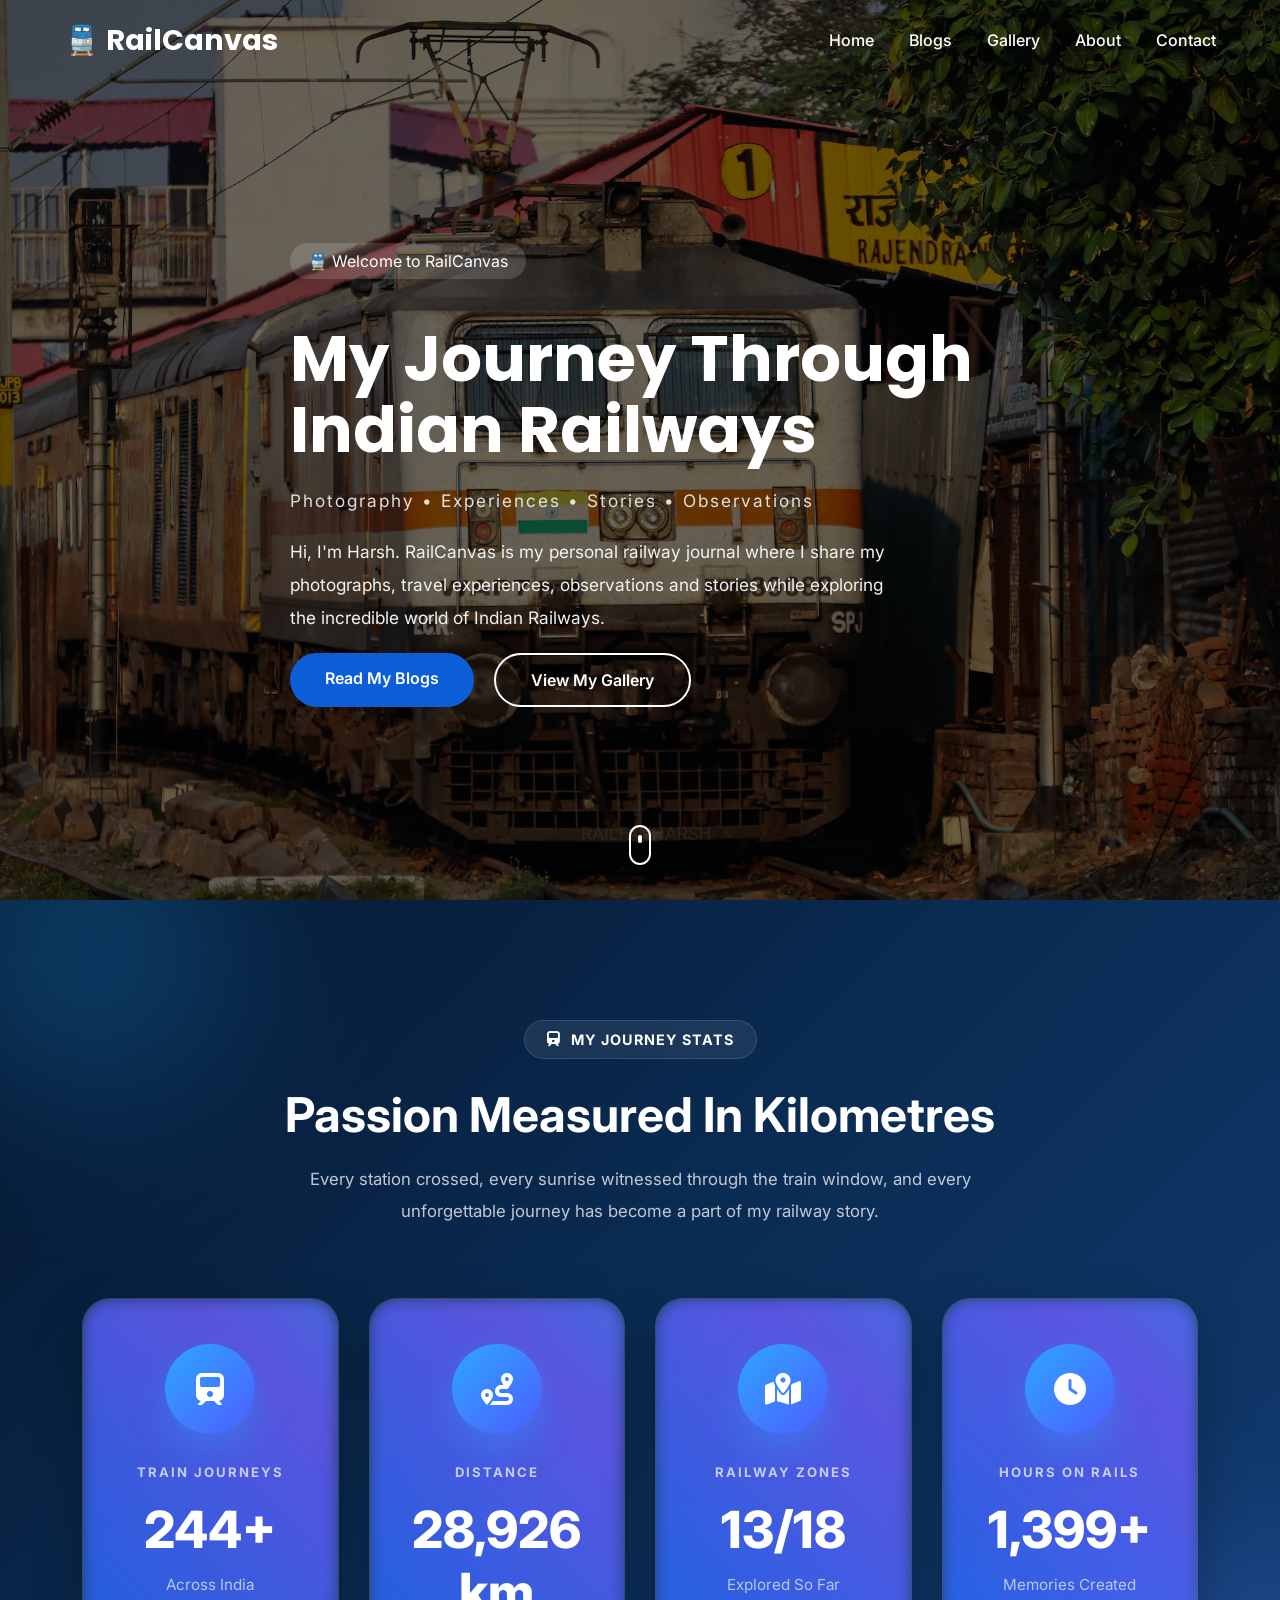
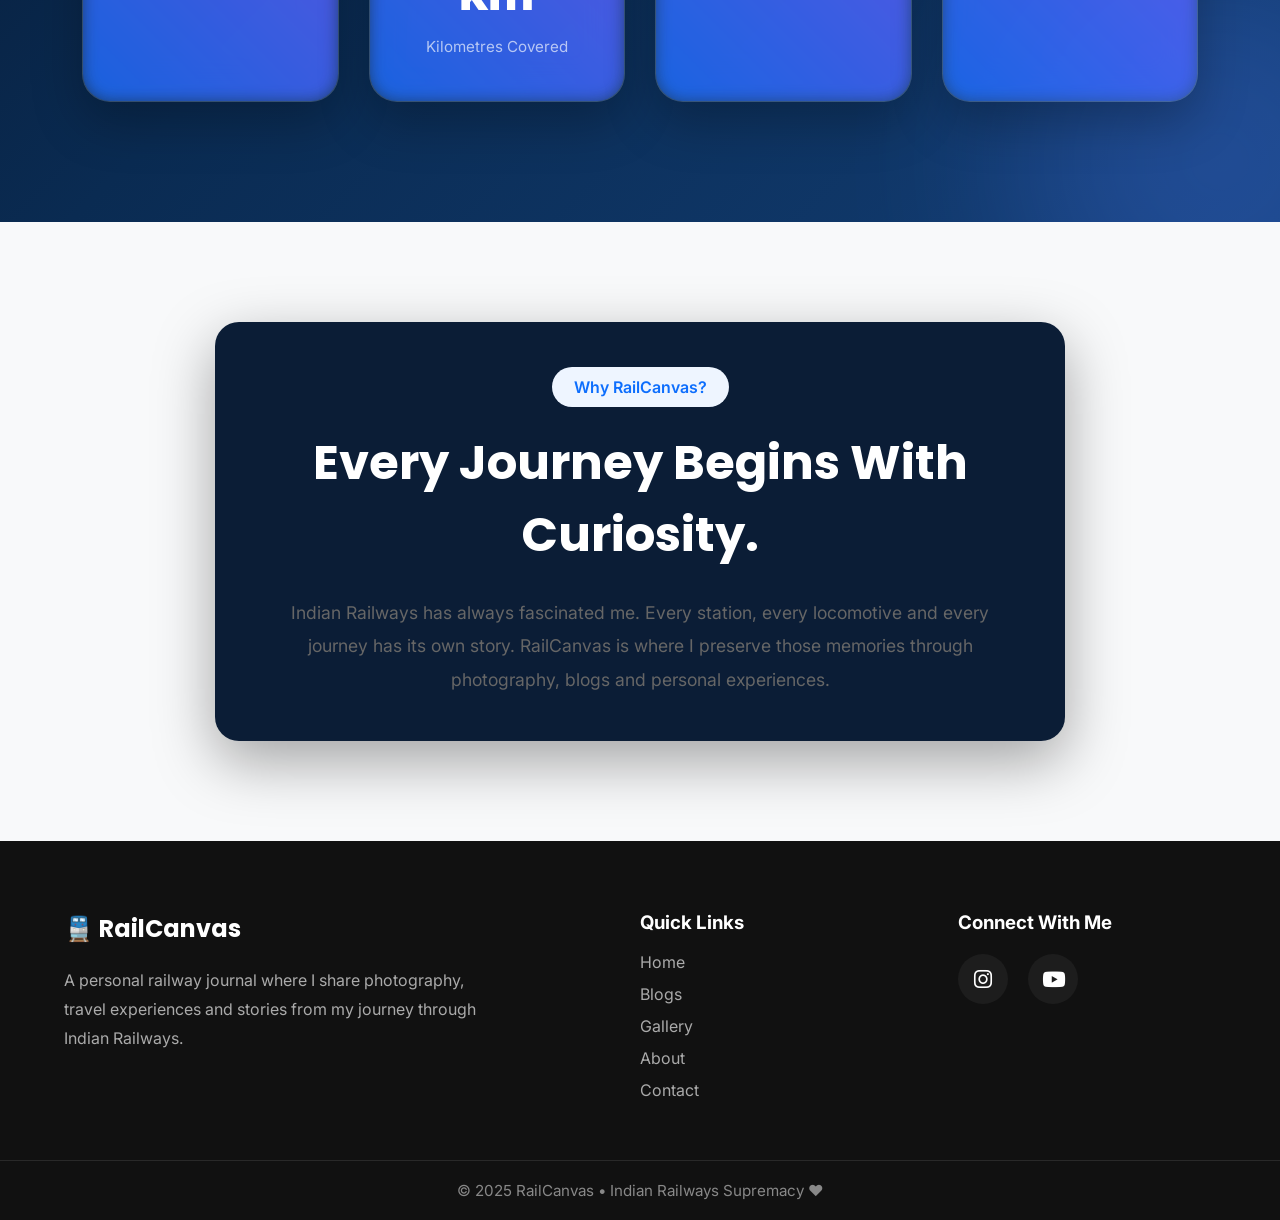
==== commit 44b92de0: "Improve mobile navigation, fix blog links, update sitemap and optimize assets" ====
--- a/index.html
+++ b/index.html
@@ -64,69 +64,25 @@
 
     <nav class="container navbar">
 
-        <a href="index.html"
-           class="logo">
-
+        <a href="index.html" class="logo">
             🚆 RailCanvas
-
         </a>
+
         <div class="menu-toggle" id="menuToggle">
-
-    <i class="fa-solid fa-bars"></i>
-
-</div>
+            <i class="fa-solid fa-bars"></i>
+        </div>
 
         <ul class="nav-links">
 
-            <li>
-
-                <a href="index.html"
-                   class="active">
-
-                    Home
-
-                </a>
-
-            </li>
-
-            <li>
-
-                <a href="blogs.html">
-
-                    Blogs
-
-                </a>
-
-            </li>
-
-            <li>
-
-                <a href="gallery.html">
-
-                    Gallery
-
-                </a>
-
-            </li>
-
-            <li>
-
-                <a href="about.html">
-
-                    About
-
-                </a>
-
-            </li>
-            <li>
-
-                <a href="contact.html">
-
-                    Contact
-
-                </a>
-
-            </li>
+            <li><a href="index.html">Home</a></li>
+
+            <li><a href="blogs.html">Blogs</a></li>
+
+            <li><a href="gallery.html">Gallery</a></li>
+
+            <li><a href="about.html">About</a></li>
+
+            <li><a href="contact.html">Contact</a></li>
 
         </ul>
 
